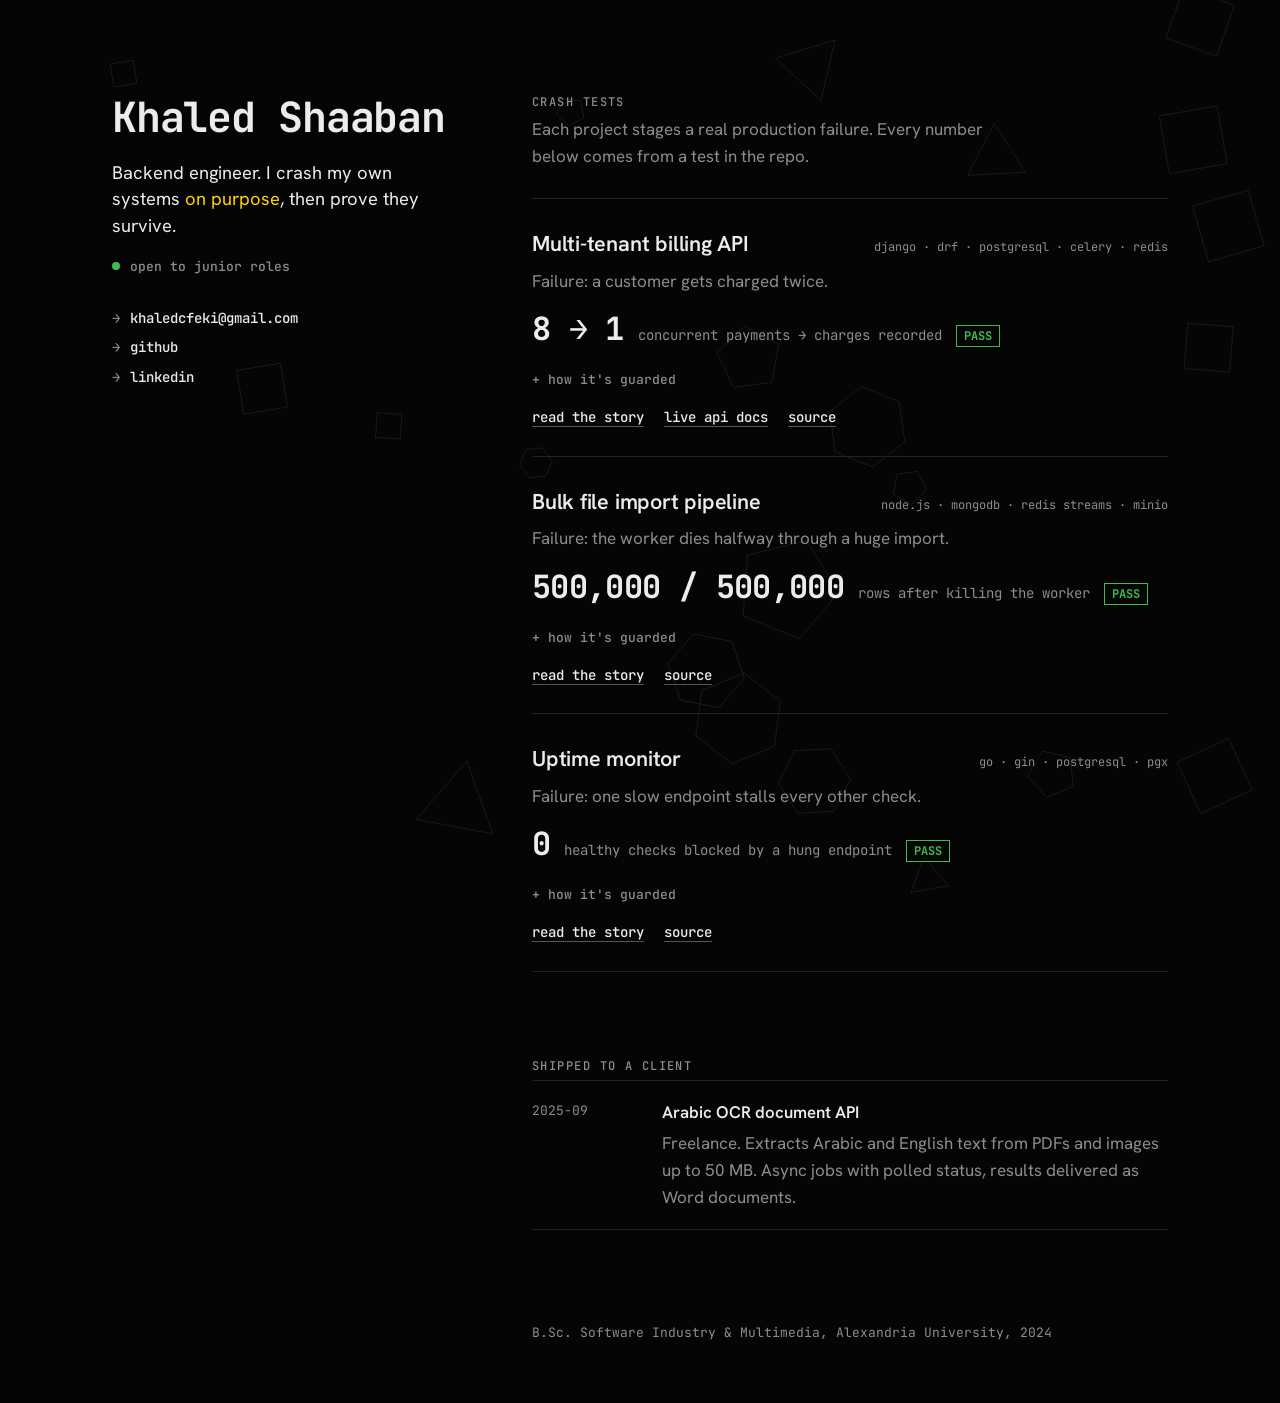
==== index.html @ e879f18e "Portfolio site: crash tests, client work, project stories Co-Authored-By: Claude Opus 5.5 <noreply@a" ====
<!doctype html>
<html lang="en">
<head>
  <meta charset="utf-8">
  <meta name="viewport" content="width=device-width, initial-scale=1">
  <title>Khaled Shaaban · Backend Engineer</title>
  <meta name="description" content="Junior backend engineer. I crash my own systems on purpose and prove each fix with a test.">
  <link rel="preconnect" href="https://fonts.googleapis.com">
  <link rel="preconnect" href="https://fonts.gstatic.com" crossorigin>
  <link href="https://fonts.googleapis.com/css2?family=Hanken+Grotesk:wght@400;500;600&family=JetBrains+Mono:wght@400;500;700&display=swap" rel="stylesheet">
  <link rel="stylesheet" href="style.css">
</head>
<body>
  <canvas id="bg" aria-hidden="true"></canvas>
  <div class="layout">
    <header class="side">
      <h1 class="glitch">Khaled Shaaban</h1>
      <p class="tagline">Backend engineer. I crash my own systems <em>on purpose</em>, then prove they survive.</p>
      <p class="availability"><span class="dot"></span>open to junior roles</p>
      <ul class="contact">
        <li><a href="mailto:khaledcfeki@gmail.com">khaledcfeki@gmail.com</a></li>
        <li><a href="https://github.com/SupeeerMario">github</a></li>
        <li><a href="https://linkedin.com/in/khaled-elfeki">linkedin</a></li>
      </ul>
    </header>

    <main class="content">
      <section>
        <h2>Crash tests</h2>
        <p class="intro">Each project stages a real production failure. Every number below comes from a test in the repo.</p>

        <article class="test">
          <div class="test-head">
            <h3>Multi-tenant billing API</h3>
            <span class="stack">django · drf · postgresql · celery · redis</span>
          </div>
          <p class="failure">Failure: a customer gets charged twice.</p>
          <div class="result"><span class="big">8 → 1</span><span class="what">concurrent payments → charges recorded</span><span class="tag pass">PASS</span></div>
          <details>
            <summary>how it's guarded</summary>
            <p><span class="k">guard</span>A unique index on (tenant, idempotency key) in PostgreSQL instead of a Python check. Every money movement goes into an append-only double-entry ledger that must sum to zero.</p>
            <pre>$ fire 8 payments at invoice #1
unique index: <span id="idx" class="pass">on</span>
charges recorded: <span id="charges">1</span>   <span id="verdict" class="tag pass">PASS</span></pre>
            <button type="button" id="toggle">drop the index</button>
            <p><span class="k">ci</span>Ruff, tests against PostgreSQL 17 and a Docker build in about 45 seconds. Deployed on an Oracle Cloud VM.</p>
          </details>
          <div class="links"><a class="read" href="posts/billing.html">read the story</a><a href="https://multi-tenant-billing-app.duckdns.org/api/docs/">live api docs</a><a href="https://github.com/SupeeerMario/multi-tenant-billing-system">source</a></div>
        </article>

        <article class="test">
          <div class="test-head">
            <h3>Bulk file import pipeline</h3>
            <span class="stack">node.js · mongodb · redis streams · minio</span>
          </div>
          <p class="failure">Failure: the worker dies halfway through a huge import.</p>
          <div class="result"><span class="big">500,000 / 500,000</span><span class="what">rows after killing the worker</span><span class="tag pass">PASS</span></div>
          <details>
            <summary>how it's guarded</summary>
            <p><span class="k">guard</span>Each 1,000-row chunk commits with its checkpoint in one MongoDB transaction, so a second worker resumes exactly where the first died. Redis Streams consumer groups, idempotent upserts, dead-letter stream after 5 attempts.</p>
            <pre>$ import 500,000 rows (30 MB)   memory: 120-131 MB flat
$ kill worker-1                  # mid-import
$ start worker-2                 # resumes from checkpoint
rows: 500,000   gaps: 0   duplicates: 0   <span class="tag pass">PASS</span></pre>
          </details>
          <div class="links"><a class="read" href="posts/import-pipeline.html">read the story</a><a href="https://github.com/SupeeerMario/bulk-data-import-pipeline">source</a></div>
        </article>

        <article class="test">
          <div class="test-head">
            <h3>Uptime monitor</h3>
            <span class="stack">go · gin · postgresql · pgx</span>
          </div>
          <p class="failure">Failure: one slow endpoint stalls every other check.</p>
          <div class="result"><span class="big">0</span><span class="what">healthy checks blocked by a hung endpoint</span><span class="tag pass">PASS</span></div>
          <details>
            <summary>how it's guarded</summary>
            <p><span class="k">guard</span>A scheduler asks PostgreSQL every 5 seconds which monitors are due and dispatches them to a goroutine worker pool over a buffered channel. Graceful shutdown saves every in-flight result.</p>
            <pre>$ go test -race ./...
hung + healthy endpoints   workers: pool   <span class="tag pass">PASS</span>
hung + healthy endpoints   workers: 1      <span class="tag fail">FAIL</span>  # test catches it</pre>
          </details>
          <div class="links"><a class="read" href="posts/uptime-monitor.html">read the story</a><a href="https://github.com/SupeeerMario/uptime-monitor">source</a></div>
        </article>
      </section>

      <section>
        <h2>Shipped to a client</h2>
        <div class="row">
          <span class="date">2025-09</span>
          <div>
            <h3>Arabic OCR document API</h3>
            <p>Freelance. Extracts Arabic and English text from PDFs and images up to 50 MB. Async jobs with polled status, results delivered as Word documents.</p>
          </div>
        </div>
      </section>

      <footer>B.Sc. Software Industry &amp; Multimedia, Alexandria University, 2024</footer>
    </main>
  </div>
  <script src="site.js"></script>
</body>
</html>
---- style.css ----
:root {
  --bg: #050505;
  --fg: #ececec;
  --dim: #8d8d8d;
  --line: #222;
  --accent: #ffd400;
  --pass: #3fb950;
  --fail: #ff5f56;
  --sans: "Hanken Grotesk", system-ui, sans-serif;
  --mono: "JetBrains Mono", ui-monospace, monospace;
}

* { box-sizing: border-box; }
html { scrollbar-color: #333 var(--bg); }
::selection { background: var(--accent); color: #000; }

body {
  margin: 0;
  background: var(--bg);
  color: var(--fg);
  font: 400 17px/1.6 var(--sans);
  -webkit-font-smoothing: antialiased;
}

a { color: var(--fg); text-decoration: underline; text-decoration-color: #555; text-underline-offset: 4px; }
a:hover { text-decoration-color: var(--accent); color: var(--accent); }
:focus-visible { outline: 2px solid var(--accent); outline-offset: 3px; }

#bg { position: fixed; inset: 0; width: 100%; height: 100%; z-index: 0; }

.layout {
  position: relative;
  z-index: 1;
  max-width: 1120px;
  margin: 0 auto;
  padding: 0 32px;
  display: grid;
  grid-template-columns: 340px 1fr;
  gap: 80px;
}

/* left: identity */
.side { position: sticky; top: 0; align-self: start; padding: 96px 0 48px; }
h1 { margin: 0; font-family: var(--mono); font-weight: 700; font-size: 2.6rem; line-height: 1.05; letter-spacing: -0.03em; }
.tagline { margin: 20px 0 0; font-size: 1.15rem; line-height: 1.45; }
.tagline em { font-style: normal; color: var(--accent); }
.availability { display: flex; align-items: center; gap: 10px; margin: 20px 0 0; font: 500 13px/1 var(--mono); color: var(--dim); }
.dot { width: 8px; height: 8px; border-radius: 50%; background: var(--pass); animation: pulse 2s infinite; }
@keyframes pulse { 0% { box-shadow: 0 0 0 0 rgba(63,185,80,.7); } 70%, 100% { box-shadow: 0 0 0 7px rgba(63,185,80,0); } }
.contact { list-style: none; padding: 0; margin: 36px 0 0; display: grid; gap: 10px; font: 500 14px/1.4 var(--mono); }
.contact a { text-decoration: none; display: inline-flex; gap: 10px; }
.contact a::before { content: "→"; color: var(--dim); }
.contact a:hover::before { color: var(--accent); }

/* right: content */
.content { padding: 96px 0 64px; min-width: 0; }
.content section + section { margin-top: 88px; }
h2 { margin: 0 0 8px; font: 500 12px/1 var(--mono); text-transform: uppercase; letter-spacing: 0.12em; color: var(--dim); }
.intro { margin: 0 0 28px; color: var(--dim); max-width: 46ch; }

/* crash tests */
.test { border-top: 1px solid var(--line); padding: 28px 0; }
.test:last-child { border-bottom: 1px solid var(--line); }
.test-head { display: flex; justify-content: space-between; align-items: baseline; gap: 16px; flex-wrap: wrap; }
.test h3 { margin: 0; font-size: 1.35rem; font-weight: 600; letter-spacing: -0.01em; }
.stack { font: 400 12px/1.6 var(--mono); color: var(--dim); }
.failure { margin: 6px 0 16px; color: var(--dim); }
.result { display: flex; align-items: baseline; gap: 14px; flex-wrap: wrap; font-family: var(--mono); font-variant-numeric: tabular-nums; }
.result .big { font-size: 2rem; font-weight: 700; letter-spacing: -0.02em; line-height: 1.1; }
.result .what { color: var(--dim); font-size: 14px; }
.tag { font: 700 12px/1 var(--mono); padding: 4px 7px; border: 1px solid currentColor; }
.pass { color: var(--pass); }
.fail { color: var(--fail); }

details { margin-top: 18px; }
summary { cursor: pointer; display: inline-block; font: 500 13px/1 var(--mono); color: var(--dim); list-style: none; }
summary::-webkit-details-marker { display: none; }
summary::before { content: "+ "; }
details[open] summary::before { content: "− "; }
summary:hover { color: var(--accent); }
details p { margin: 14px 0 0; max-width: 62ch; }
.k { font: 500 12px/1 var(--mono); color: var(--dim); text-transform: uppercase; letter-spacing: 0.08em; margin-right: 6px; }
pre {
  margin: 16px 0 0;
  padding: 16px;
  background: rgba(255,255,255,0.03);
  border: 1px solid var(--line);
  overflow-x: auto;
  font: 400 13px/1.7 var(--mono);
  font-variant-numeric: tabular-nums;
}
pre .tag { padding: 1px 5px; }
button {
  margin-top: 12px;
  font: 500 13px/1 var(--mono);
  color: var(--accent);
  background: none;
  border: 1px solid var(--accent);
  padding: 9px 12px;
  cursor: pointer;
}
button:hover { background: var(--accent); color: #000; }
.links { margin-top: 16px; display: flex; gap: 20px; flex-wrap: wrap; font: 500 14px/1.4 var(--mono); }

/* simple rows: client work, notes */
.row { display: grid; grid-template-columns: 110px 1fr; gap: 20px; padding: 18px 0; border-top: 1px solid var(--line); }
.row:last-child { border-bottom: 1px solid var(--line); }
.date { font: 400 13px/1.9 var(--mono); color: var(--dim); }
.row h3 { margin: 0; font-size: 1.05rem; font-weight: 600; }
.row p { margin: 4px 0 0; color: var(--dim); max-width: 60ch; }

footer { margin-top: 96px; font: 400 13px/1 var(--mono); color: var(--dim); }

/* project posts */
.post { position: relative; z-index: 1; max-width: 700px; margin: 0 auto; padding: 72px 24px 64px; }
.post .back { font: 500 14px/1 var(--mono); text-decoration: none; }
.post .back::before { content: "← "; color: var(--dim); }
.post h1 { margin: 40px 0 12px; font-size: 2.4rem; }
.post .result { margin-top: 20px; }
.post section { margin-top: 56px; }
.post h2 { margin-bottom: 16px; }
.post p { margin: 0 0 16px; max-width: 65ch; }
.post ul { padding-left: 1.2rem; max-width: 65ch; }
.post li { margin-bottom: 8px; }
.todo { border: 1px dashed var(--accent); color: var(--accent); padding: 12px 14px; font-size: 15px; }
.read { font: 500 14px/1.4 var(--mono); }

/* glitch */
.glitch .ch { display: inline-block; white-space: pre; }
.glitch .ch.hit { color: var(--fail); text-shadow: -2px 0 var(--accent); transform: translate(1px, -1px); }

@media (max-width: 900px) {
  .layout { grid-template-columns: 1fr; gap: 0; padding: 0 20px; }
  .side { position: static; padding: 56px 0 0; }
  .content { padding-top: 56px; }
  h1 { font-size: 2.2rem; }
}
@media (max-width: 520px) {
  .layout { padding: 0 16px; }
  .row { grid-template-columns: 1fr; gap: 2px; }
  .result .big { font-size: 1.6rem; }
}
@media (prefers-reduced-motion: reduce) { .dot { animation: none; } }
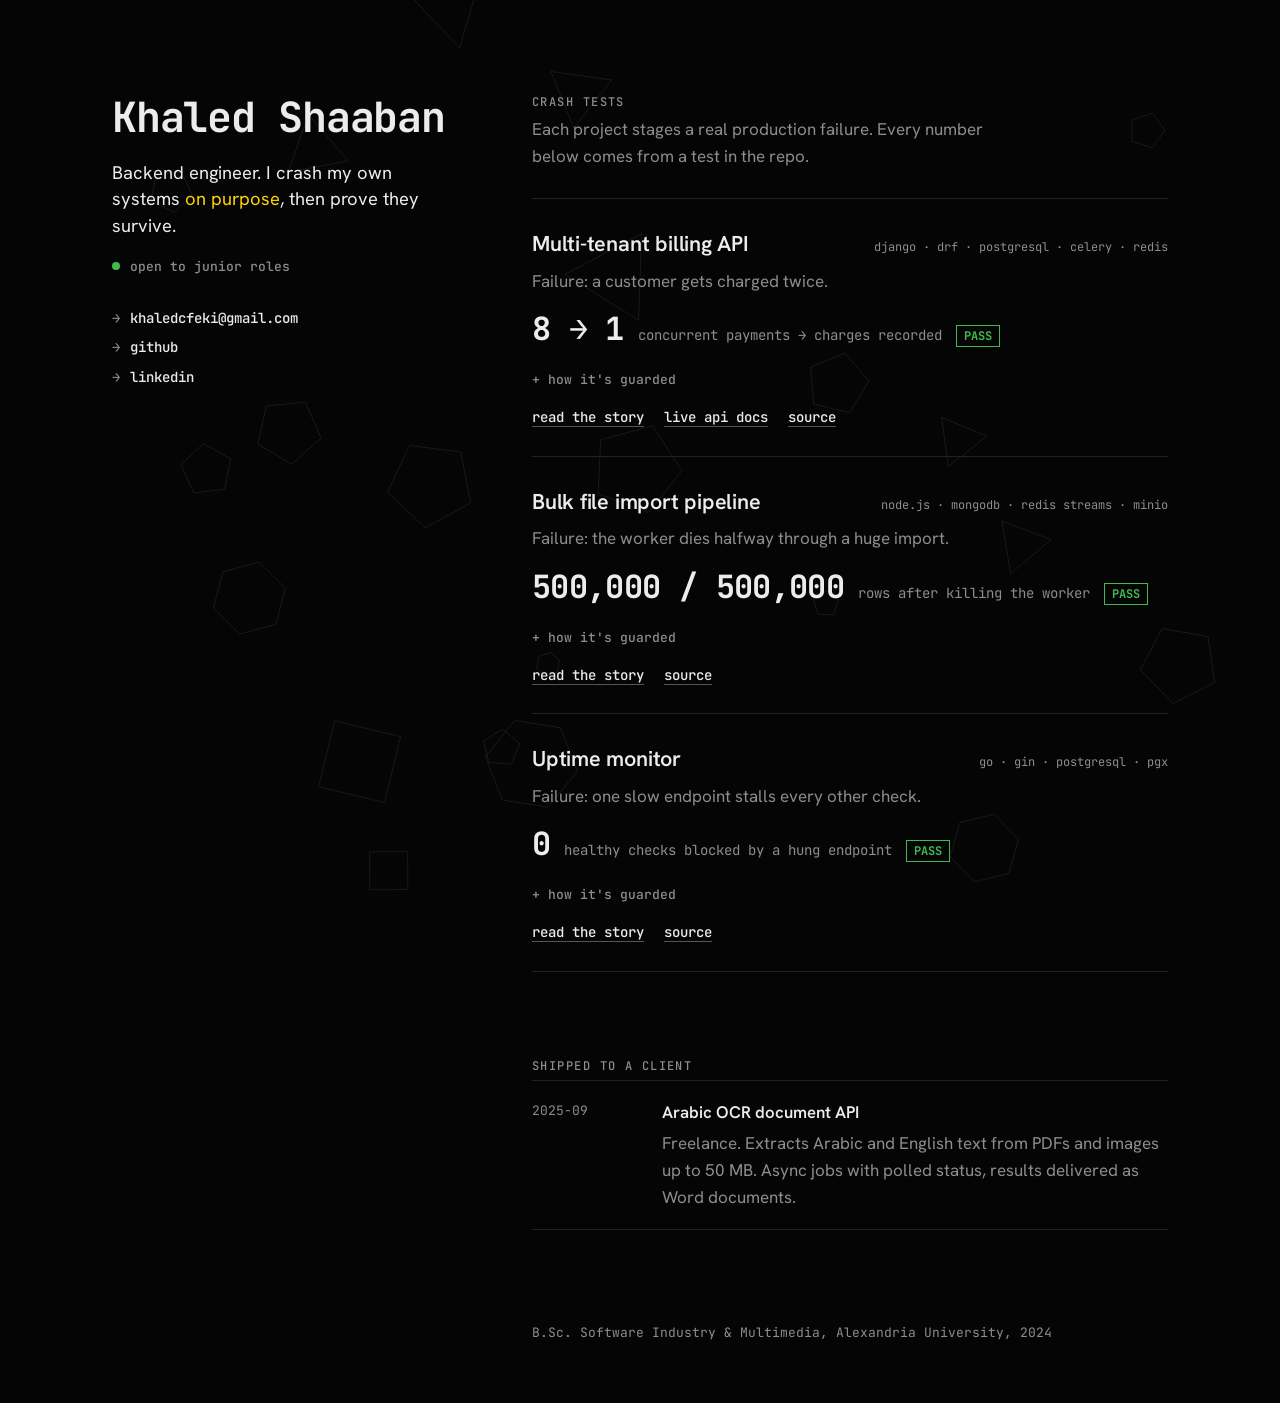
==== commit ffc9bd1a: "Add favicon Co-Authored-By: Claude Opus 5.5 <noreply@anthropic.com>" ====
--- a/index.html
+++ b/index.html
@@ -8,6 +8,7 @@
   <link rel="preconnect" href="https://fonts.googleapis.com">
   <link rel="preconnect" href="https://fonts.gstatic.com" crossorigin>
   <link href="https://fonts.googleapis.com/css2?family=Hanken+Grotesk:wght@400;500;600&family=JetBrains+Mono:wght@400;500;700&display=swap" rel="stylesheet">
+  <link rel="icon" type="image/svg+xml" href="favicon.svg">
   <link rel="stylesheet" href="style.css">
 </head>
 <body>
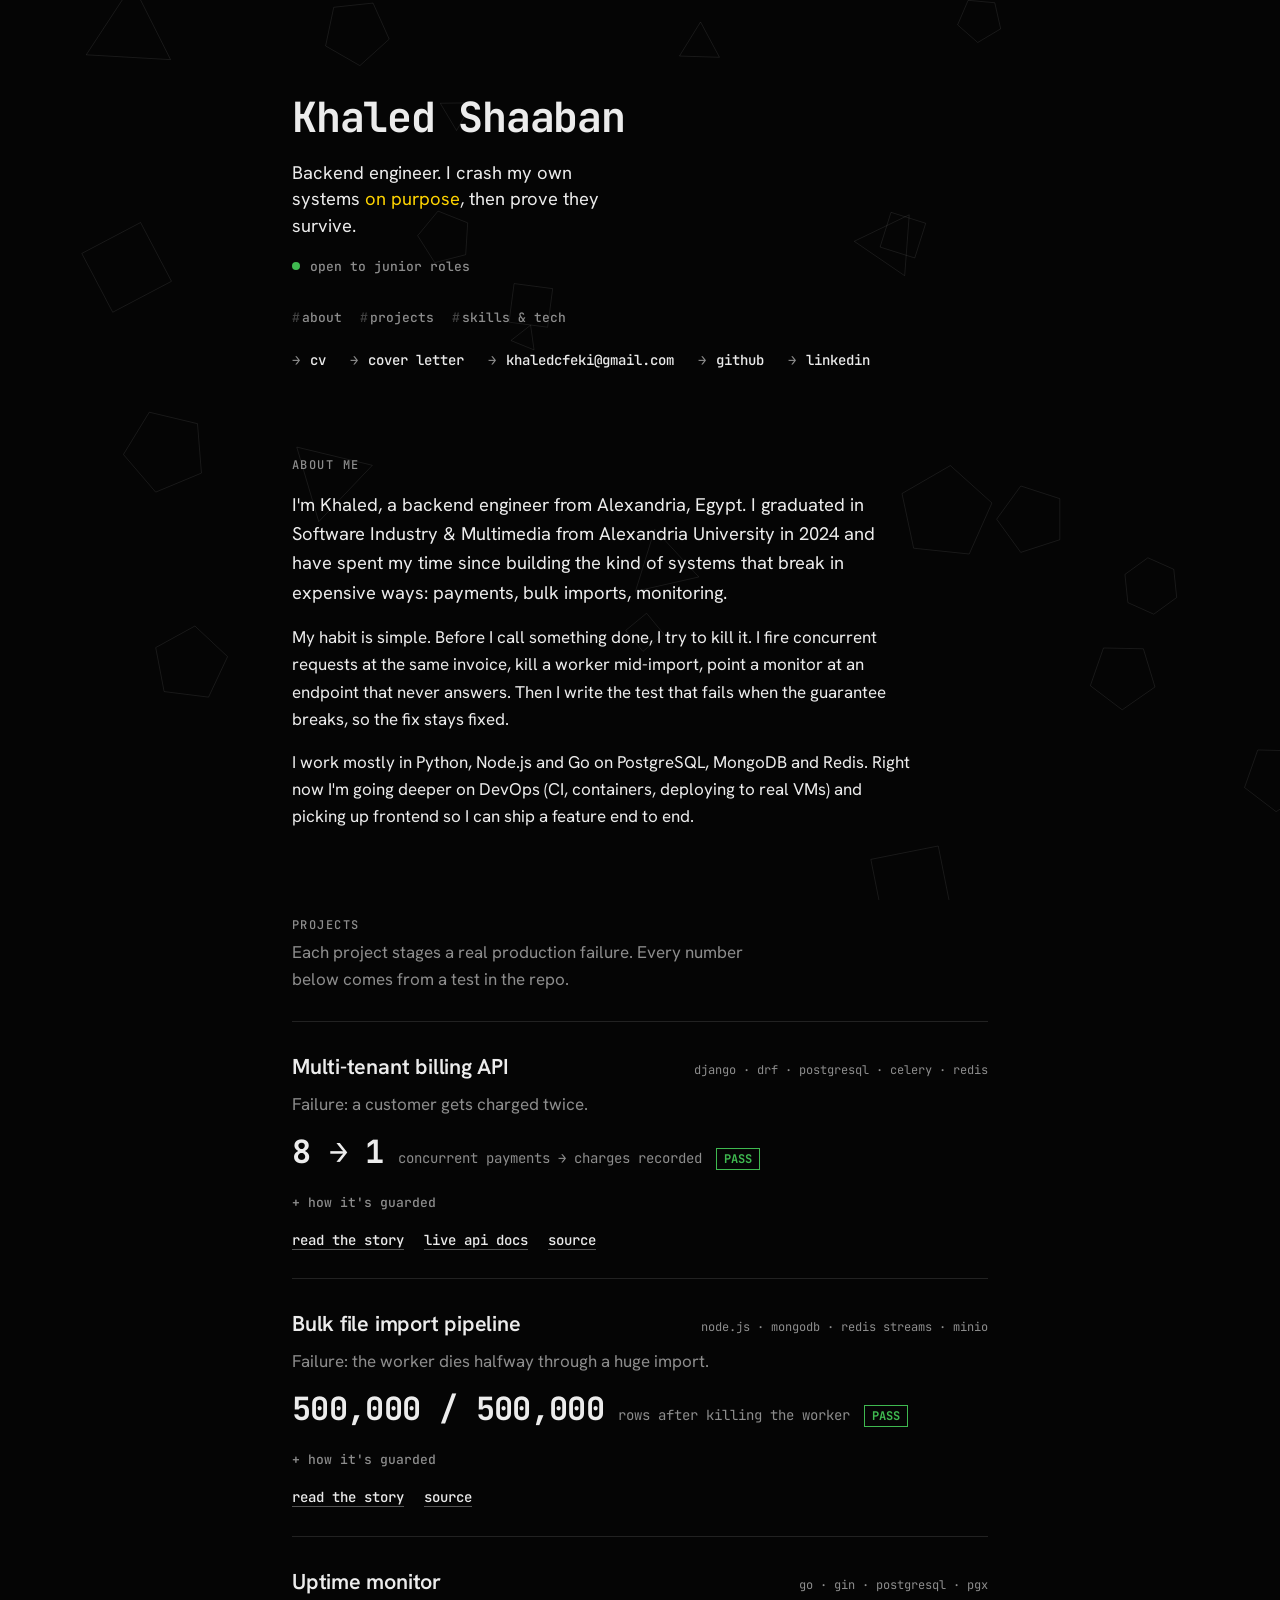
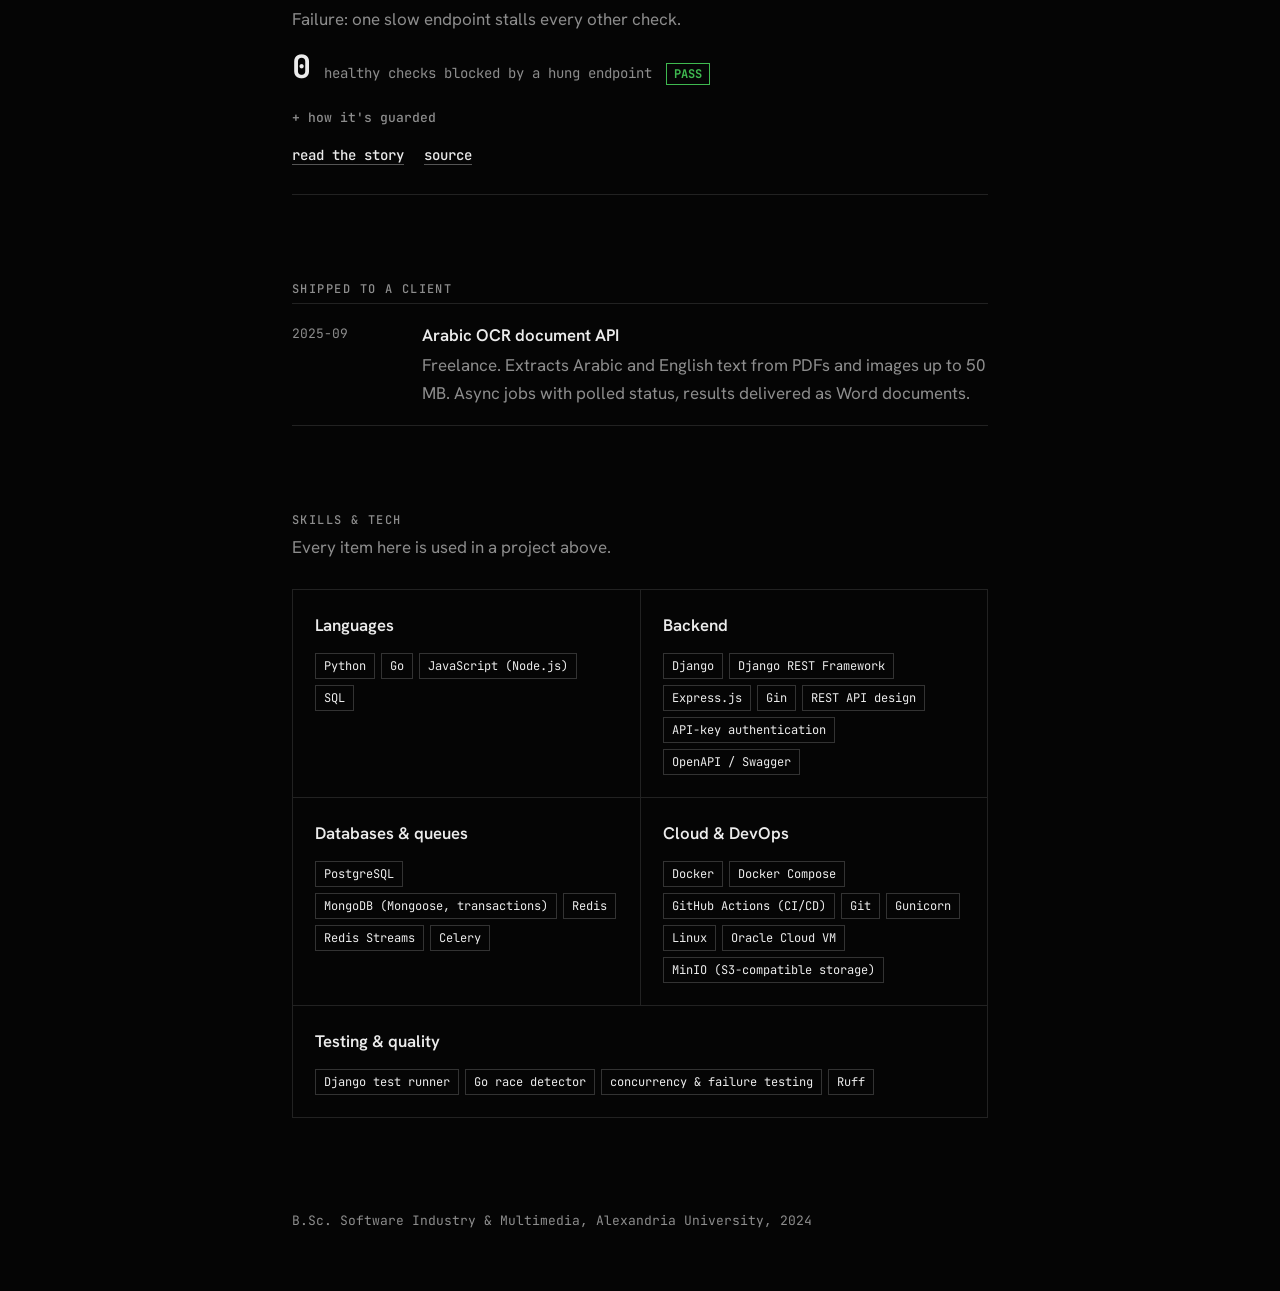
==== commit ddf70002: "Add about, skills, CV and cover letter; center layout - Single centered column instead of sticky sid" ====
--- a/index.html
+++ b/index.html
@@ -18,7 +18,14 @@
       <h1 class="glitch">Khaled Shaaban</h1>
       <p class="tagline">Backend engineer. I crash my own systems <em>on purpose</em>, then prove they survive.</p>
       <p class="availability"><span class="dot"></span>open to junior roles</p>
+      <nav class="nav" aria-label="Sections">
+        <a href="#about">about</a>
+        <a href="#projects">projects</a>
+        <a href="#skills">skills &amp; tech</a>
+      </nav>
       <ul class="contact">
+        <li><a href="files/Khaled_Shaaban_CV.pdf" target="_blank" rel="noopener">cv</a></li>
+        <li><a href="files/cover-letter.pdf" target="_blank" rel="noopener">cover letter</a></li>
         <li><a href="mailto:khaledcfeki@gmail.com">khaledcfeki@gmail.com</a></li>
         <li><a href="https://github.com/SupeeerMario">github</a></li>
         <li><a href="https://linkedin.com/in/khaled-elfeki">linkedin</a></li>
@@ -26,8 +33,17 @@
     </header>
 
     <main class="content">
-      <section>
-        <h2>Crash tests</h2>
+      <section id="about">
+        <h2>About me</h2>
+        <div class="prose">
+          <p>I'm Khaled, a backend engineer from Alexandria, Egypt. I graduated in Software Industry &amp; Multimedia from Alexandria University in 2024 and have spent my time since building the kind of systems that break in expensive ways: payments, bulk imports, monitoring.</p>
+          <p>My habit is simple. Before I call something done, I try to kill it. I fire concurrent requests at the same invoice, kill a worker mid-import, point a monitor at an endpoint that never answers. Then I write the test that fails when the guarantee breaks, so the fix stays fixed.</p>
+          <p>I work mostly in Python, Node.js and Go on PostgreSQL, MongoDB and Redis. Right now I'm going deeper on DevOps (CI, containers, deploying to real VMs) and picking up frontend so I can ship a feature end to end.</p>
+        </div>
+      </section>
+
+      <section id="projects">
+        <h2>Projects</h2>
         <p class="intro">Each project stages a real production failure. Every number below comes from a test in the repo.</p>
 
         <article class="test">
@@ -96,6 +112,34 @@
         </div>
       </section>
 
+      <section id="skills">
+        <h2>Skills &amp; tech</h2>
+        <p class="intro">Every item here is used in a project above.</p>
+        <div class="skills">
+          <div class="skill">
+            <h3>Languages</h3>
+            <ul class="chips"><li>Python</li><li>Go</li><li>JavaScript (Node.js)</li><li>SQL</li></ul>
+          </div>
+          <div class="skill">
+            <h3>Backend</h3>
+            <ul class="chips"><li>Django</li><li>Django REST Framework</li><li>Express.js</li><li>Gin</li><li>REST API design</li><li>API-key authentication</li><li>OpenAPI / Swagger</li></ul>
+          </div>
+          <div class="skill">
+            <h3>Databases &amp; queues</h3>
+            <ul class="chips"><li>PostgreSQL</li><li>MongoDB (Mongoose, transactions)</li><li>Redis</li><li>Redis Streams</li><li>Celery</li></ul>
+          </div>
+          <div class="skill">
+            <h3>Cloud &amp; DevOps</h3>
+            <ul class="chips"><li>Docker</li><li>Docker Compose</li><li>GitHub Actions (CI/CD)</li><li>Git</li><li>Gunicorn</li><li>Linux</li><li>Oracle Cloud VM</li><li>MinIO (S3-compatible storage)</li></ul>
+          </div>
+          <div class="skill">
+            <h3>Testing &amp; quality</h3>
+            <ul class="chips"><li>Django test runner</li><li>Go race detector</li><li>concurrency &amp; failure testing</li><li>Ruff</li></ul>
+          </div>
+        </div>
+      </section>
+
+
       <footer>B.Sc. Software Industry &amp; Multimedia, Alexandria University, 2024</footer>
     </main>
   </div>
--- a/style.css
+++ b/style.css
@@ -31,29 +31,26 @@
 .layout {
   position: relative;
   z-index: 1;
-  max-width: 1120px;
+  max-width: 760px;
   margin: 0 auto;
   padding: 0 32px;
-  display: grid;
-  grid-template-columns: 340px 1fr;
-  gap: 80px;
 }
 
 /* left: identity */
-.side { position: sticky; top: 0; align-self: start; padding: 96px 0 48px; }
+.side { padding: 96px 0 0; }
 h1 { margin: 0; font-family: var(--mono); font-weight: 700; font-size: 2.6rem; line-height: 1.05; letter-spacing: -0.03em; }
-.tagline { margin: 20px 0 0; font-size: 1.15rem; line-height: 1.45; }
+.tagline { margin: 20px 0 0; max-width: 34ch; font-size: 1.15rem; line-height: 1.45; }
 .tagline em { font-style: normal; color: var(--accent); }
 .availability { display: flex; align-items: center; gap: 10px; margin: 20px 0 0; font: 500 13px/1 var(--mono); color: var(--dim); }
 .dot { width: 8px; height: 8px; border-radius: 50%; background: var(--pass); animation: pulse 2s infinite; }
 @keyframes pulse { 0% { box-shadow: 0 0 0 0 rgba(63,185,80,.7); } 70%, 100% { box-shadow: 0 0 0 7px rgba(63,185,80,0); } }
-.contact { list-style: none; padding: 0; margin: 36px 0 0; display: grid; gap: 10px; font: 500 14px/1.4 var(--mono); }
+.contact { list-style: none; padding: 0; margin: 24px 0 0; display: flex; flex-wrap: wrap; gap: 10px 24px; font: 500 14px/1.4 var(--mono); }
 .contact a { text-decoration: none; display: inline-flex; gap: 10px; }
 .contact a::before { content: "→"; color: var(--dim); }
 .contact a:hover::before { color: var(--accent); }
 
 /* right: content */
-.content { padding: 96px 0 64px; min-width: 0; }
+.content { padding: 88px 0 64px; }
 .content section + section { margin-top: 88px; }
 h2 { margin: 0 0 8px; font: 500 12px/1 var(--mono); text-transform: uppercase; letter-spacing: 0.12em; color: var(--dim); }
 .intro { margin: 0 0 28px; color: var(--dim); max-width: 46ch; }
@@ -130,8 +127,8 @@
 .glitch .ch.hit { color: var(--fail); text-shadow: -2px 0 var(--accent); transform: translate(1px, -1px); }
 
 @media (max-width: 900px) {
-  .layout { grid-template-columns: 1fr; gap: 0; padding: 0 20px; }
-  .side { position: static; padding: 56px 0 0; }
+  .layout { padding: 0 20px; }
+  .side { padding: 56px 0 0; }
   .content { padding-top: 56px; }
   h1 { font-size: 2.2rem; }
 }
@@ -141,3 +138,30 @@
   .result .big { font-size: 1.6rem; }
 }
 @media (prefers-reduced-motion: reduce) { .dot { animation: none; } }
+
+/* nav */
+.nav { display: flex; flex-wrap: wrap; gap: 6px 18px; margin: 36px 0 0; font: 500 13px/1.4 var(--mono); }
+.nav a { color: var(--dim); text-decoration: none; }
+.nav a::before { content: "#"; margin-right: 2px; color: #444; }
+.nav a:hover { color: var(--accent); }
+section[id] { scroll-margin-top: 32px; }
+html { scroll-behavior: smooth; }
+
+/* about */
+.prose p { margin: 16px 0 0; max-width: 62ch; }
+.prose p:first-child { margin-top: 20px; font-size: 1.15rem; }
+
+/* skills */
+.skills { display: grid; grid-template-columns: repeat(2, 1fr); gap: 1px; background: var(--line); border: 1px solid var(--line); }
+.skill { background: var(--bg); padding: 22px; }
+.skill h3 { margin: 0; font-size: 1.05rem; font-weight: 600; }
+.skill h3 + .chips { margin-top: 14px; }
+.chips { list-style: none; margin: 0; padding: 0; display: flex; flex-wrap: wrap; gap: 6px; }
+.chips li { font: 400 12px/1 var(--mono); padding: 6px 8px; border: 1px solid #333; }
+.skill:hover .chips li { border-color: #555; }
+.skill:last-child:nth-child(odd) { grid-column: 1 / -1; }
+
+@media (max-width: 640px) {
+  .skills { grid-template-columns: 1fr; }
+}
+@media (prefers-reduced-motion: reduce) { html { scroll-behavior: auto; } }
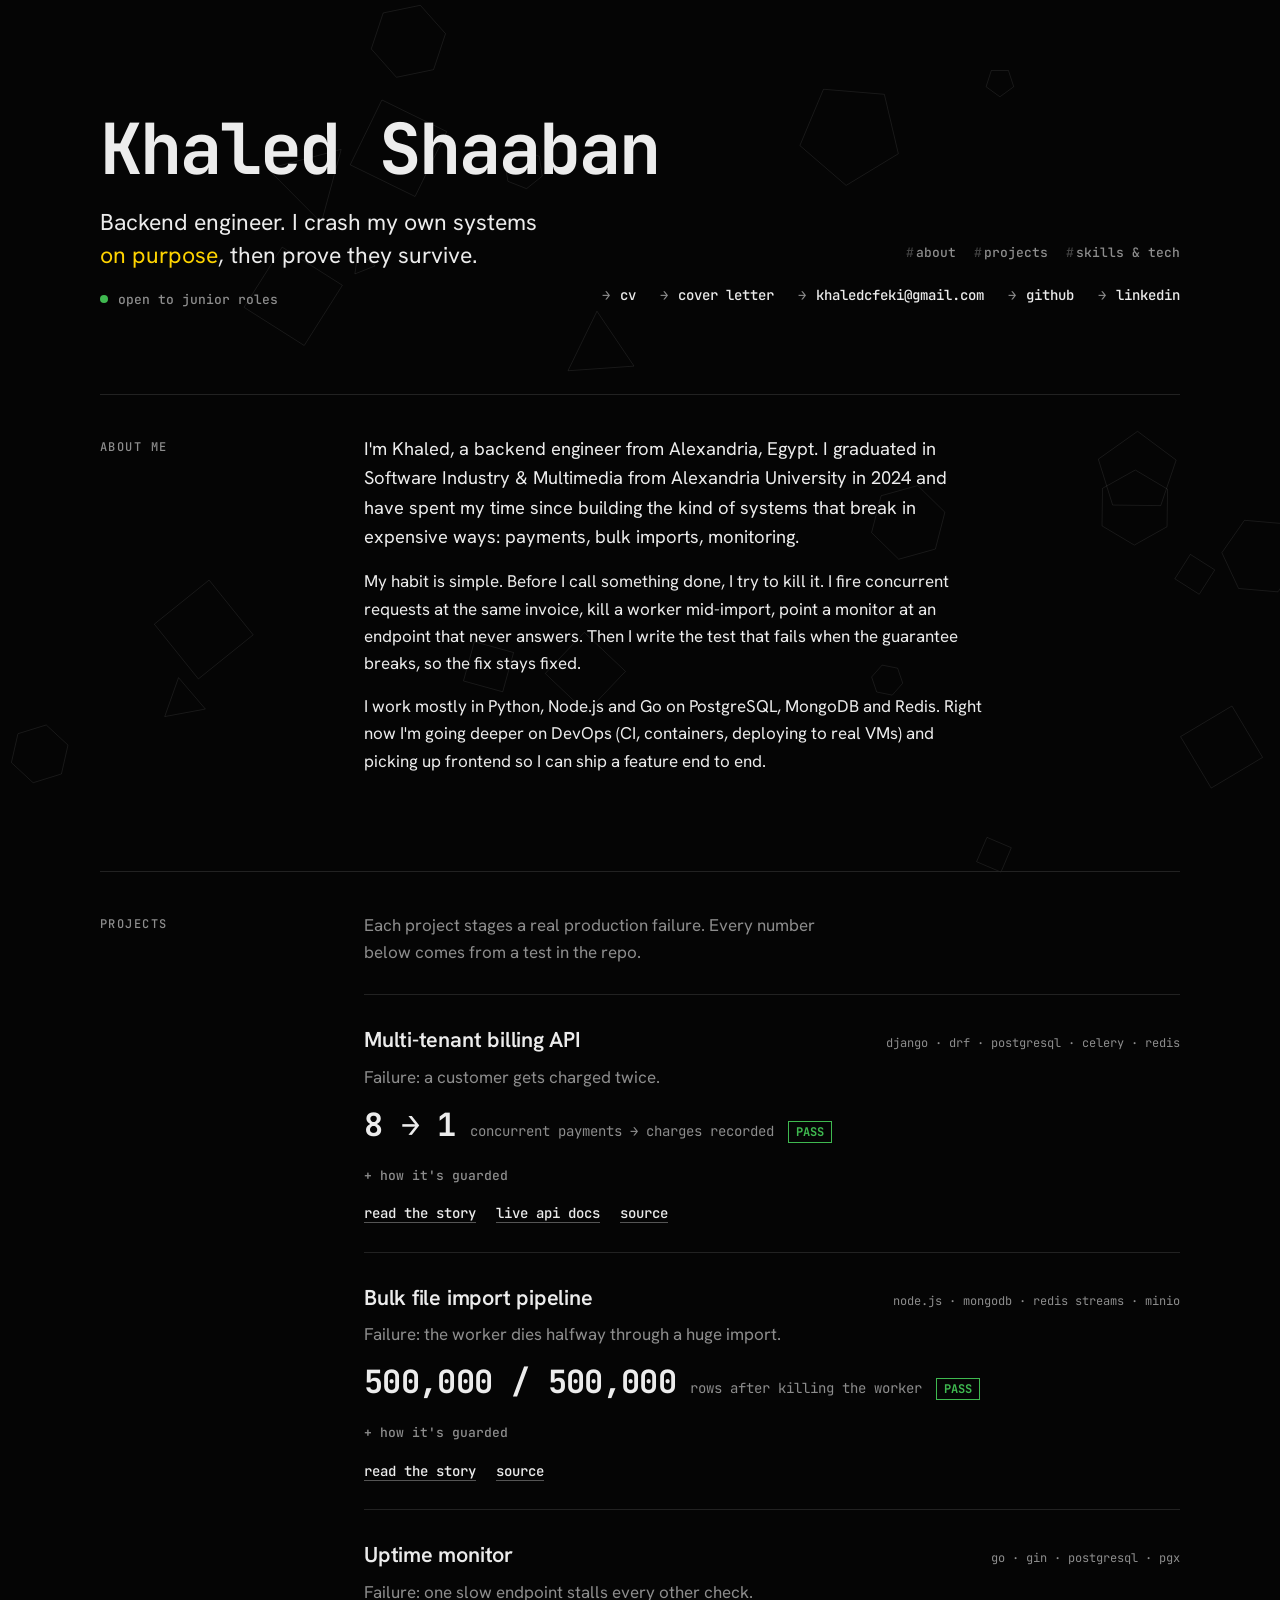
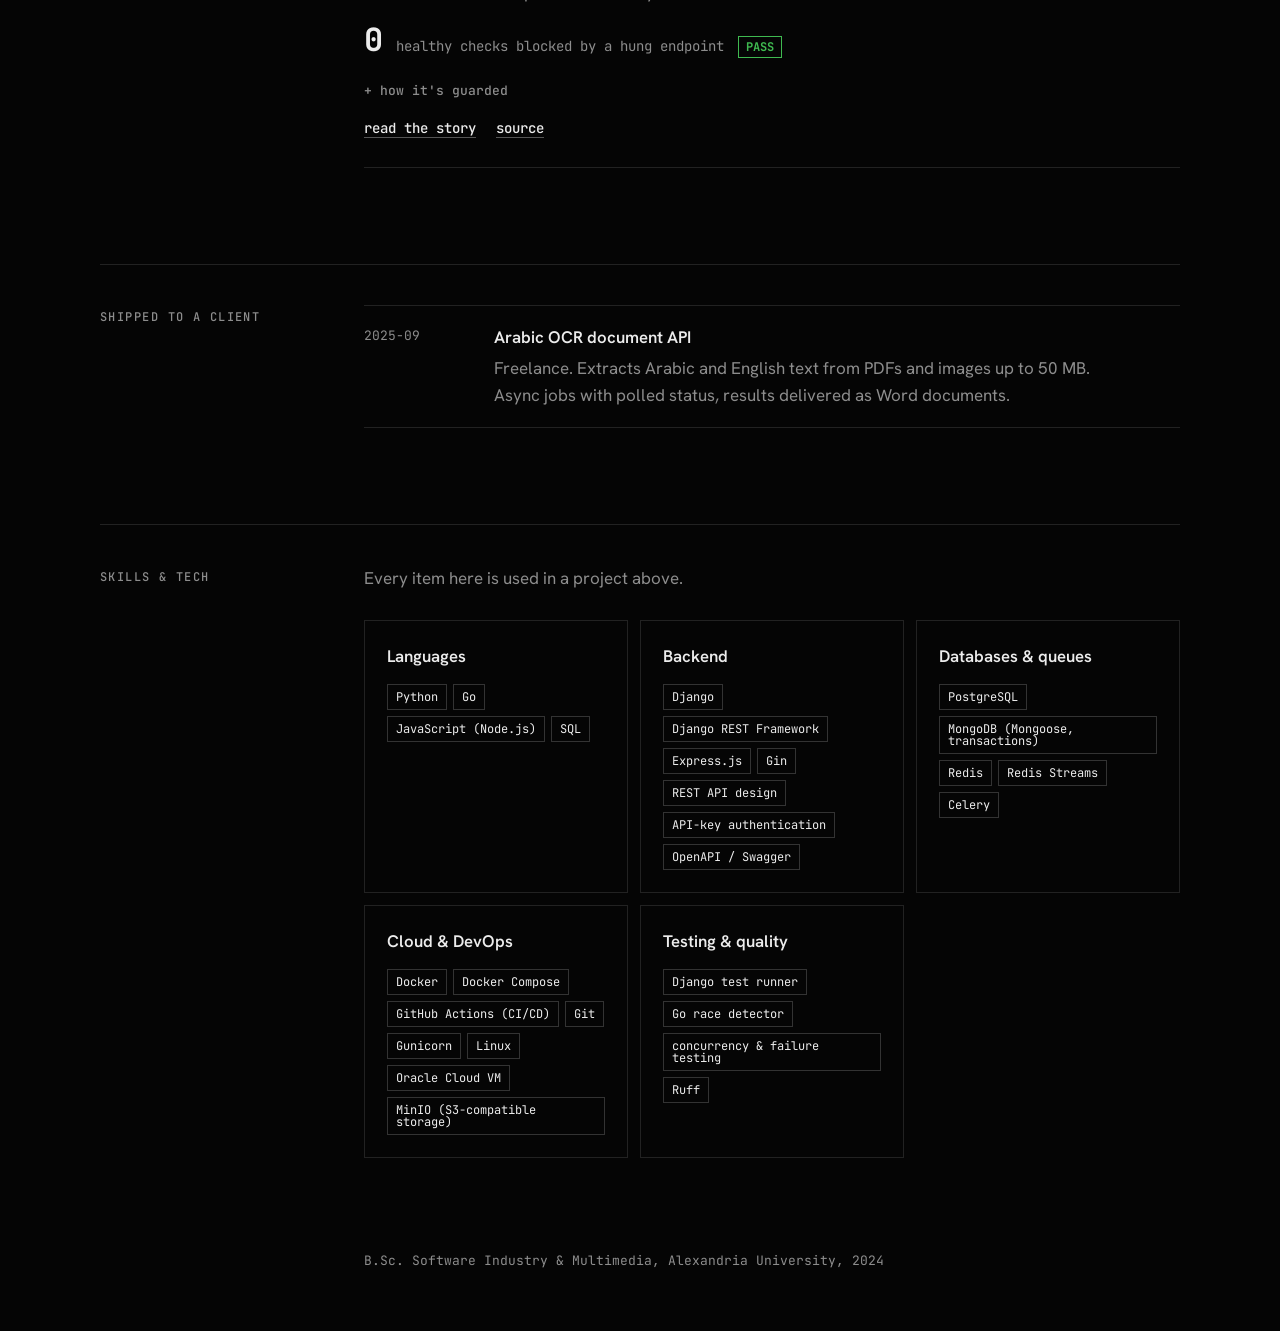
==== commit 42d72b9f: "Widen layout with section labels on the left - 1160px container, large name across the top, links on" ====
--- a/index.html
+++ b/index.html
@@ -9,7 +9,7 @@
   <link rel="preconnect" href="https://fonts.gstatic.com" crossorigin>
   <link href="https://fonts.googleapis.com/css2?family=Hanken+Grotesk:wght@400;500;600&family=JetBrains+Mono:wght@400;500;700&display=swap" rel="stylesheet">
   <link rel="icon" type="image/svg+xml" href="favicon.svg">
-  <link rel="stylesheet" href="style.css">
+  <link rel="stylesheet" href="style.css?v=2">
 </head>
 <body>
   <canvas id="bg" aria-hidden="true"></canvas>
@@ -18,6 +18,7 @@
       <h1 class="glitch">Khaled Shaaban</h1>
       <p class="tagline">Backend engineer. I crash my own systems <em>on purpose</em>, then prove they survive.</p>
       <p class="availability"><span class="dot"></span>open to junior roles</p>
+      <div class="side-links">
       <nav class="nav" aria-label="Sections">
         <a href="#about">about</a>
         <a href="#projects">projects</a>
@@ -30,6 +31,7 @@
         <li><a href="https://github.com/SupeeerMario">github</a></li>
         <li><a href="https://linkedin.com/in/khaled-elfeki">linkedin</a></li>
       </ul>
+      </div>
     </header>
 
     <main class="content">
@@ -143,6 +145,6 @@
       <footer>B.Sc. Software Industry &amp; Multimedia, Alexandria University, 2024</footer>
     </main>
   </div>
-  <script src="site.js"></script>
+  <script src="site.js?v=2"></script>
 </body>
 </html>
--- a/style.css
+++ b/style.css
@@ -31,15 +31,19 @@
 .layout {
   position: relative;
   z-index: 1;
-  max-width: 760px;
+  max-width: 1160px;
   margin: 0 auto;
-  padding: 0 32px;
+  padding: 0 40px;
 }
 
 /* left: identity */
-.side { padding: 96px 0 0; }
-h1 { margin: 0; font-family: var(--mono); font-weight: 700; font-size: 2.6rem; line-height: 1.05; letter-spacing: -0.03em; }
-.tagline { margin: 20px 0 0; max-width: 34ch; font-size: 1.15rem; line-height: 1.45; }
+.side { padding: 112px 0 0; display: grid; grid-template-columns: 1fr auto; column-gap: 64px; align-items: end; }
+.side > :not(.side-links, h1) { grid-column: 1; }
+.side > h1 { grid-column: 1 / -1; }
+.side-links { grid-column: 2; grid-row: 2 / span 2; align-self: end; text-align: right; }
+.side-links .nav, .side-links .contact { justify-content: flex-end; }
+h1 { margin: 0; font-family: var(--mono); font-weight: 700; font-size: clamp(2.2rem, 5.5vw, 4.4rem); line-height: 1.05; letter-spacing: -0.03em; }
+.tagline { margin: 20px 0 0; max-width: 40ch; font-size: clamp(1.15rem, 1.8vw, 1.45rem); line-height: 1.45; }
 .tagline em { font-style: normal; color: var(--accent); }
 .availability { display: flex; align-items: center; gap: 10px; margin: 20px 0 0; font: 500 13px/1 var(--mono); color: var(--dim); }
 .dot { width: 8px; height: 8px; border-radius: 50%; background: var(--pass); animation: pulse 2s infinite; }
@@ -51,7 +55,10 @@
 
 /* right: content */
 .content { padding: 88px 0 64px; }
-.content section + section { margin-top: 88px; }
+.content section { display: grid; grid-template-columns: 200px 1fr; column-gap: 64px; padding-top: 40px; border-top: 1px solid var(--line); }
+.content section + section { margin-top: 96px; }
+.content section > * { grid-column: 2; min-width: 0; }
+.content section > h2 { grid-column: 1; grid-row: 1 / span 20; align-self: start; position: sticky; top: 32px; margin-top: 6px; }
 h2 { margin: 0 0 8px; font: 500 12px/1 var(--mono); text-transform: uppercase; letter-spacing: 0.12em; color: var(--dim); }
 .intro { margin: 0 0 28px; color: var(--dim); max-width: 46ch; }
 
@@ -106,7 +113,7 @@
 .row h3 { margin: 0; font-size: 1.05rem; font-weight: 600; }
 .row p { margin: 4px 0 0; color: var(--dim); max-width: 60ch; }
 
-footer { margin-top: 96px; font: 400 13px/1 var(--mono); color: var(--dim); }
+footer { margin-top: 96px; padding-left: 264px; font: 400 13px/1 var(--mono); color: var(--dim); }
 
 /* project posts */
 .post { position: relative; z-index: 1; max-width: 700px; margin: 0 auto; padding: 72px 24px 64px; }
@@ -123,12 +130,19 @@
 .read { font: 500 14px/1.4 var(--mono); }
 
 /* glitch */
-.glitch .ch { display: inline-block; white-space: pre; }
+.glitch .word { display: inline-block; white-space: nowrap; }
+.glitch .ch { display: inline-block; }
 .glitch .ch.hit { color: var(--fail); text-shadow: -2px 0 var(--accent); transform: translate(1px, -1px); }
 
 @media (max-width: 900px) {
   .layout { padding: 0 20px; }
-  .side { padding: 56px 0 0; }
+  .side { padding: 56px 0 0; display: block; }
+  .side-links { text-align: left; }
+  .side-links .nav, .side-links .contact { justify-content: flex-start; }
+  .content section { display: block; }
+  .content section > h2 { position: static; margin-top: 0; }
+  .skills { grid-template-columns: repeat(2, 1fr); }
+  footer { padding-left: 0; }
   .content { padding-top: 56px; }
   h1 { font-size: 2.2rem; }
 }
@@ -149,17 +163,16 @@
 
 /* about */
 .prose p { margin: 16px 0 0; max-width: 62ch; }
-.prose p:first-child { margin-top: 20px; font-size: 1.15rem; }
+.prose p:first-child { margin-top: 0; font-size: 1.15rem; }
 
 /* skills */
-.skills { display: grid; grid-template-columns: repeat(2, 1fr); gap: 1px; background: var(--line); border: 1px solid var(--line); }
-.skill { background: var(--bg); padding: 22px; }
+.skills { display: grid; grid-template-columns: repeat(3, 1fr); gap: 12px; }
+.skill { background: var(--bg); border: 1px solid var(--line); padding: 22px; }
 .skill h3 { margin: 0; font-size: 1.05rem; font-weight: 600; }
 .skill h3 + .chips { margin-top: 14px; }
 .chips { list-style: none; margin: 0; padding: 0; display: flex; flex-wrap: wrap; gap: 6px; }
 .chips li { font: 400 12px/1 var(--mono); padding: 6px 8px; border: 1px solid #333; }
 .skill:hover .chips li { border-color: #555; }
-.skill:last-child:nth-child(odd) { grid-column: 1 / -1; }
 
 @media (max-width: 640px) {
   .skills { grid-template-columns: 1fr; }
